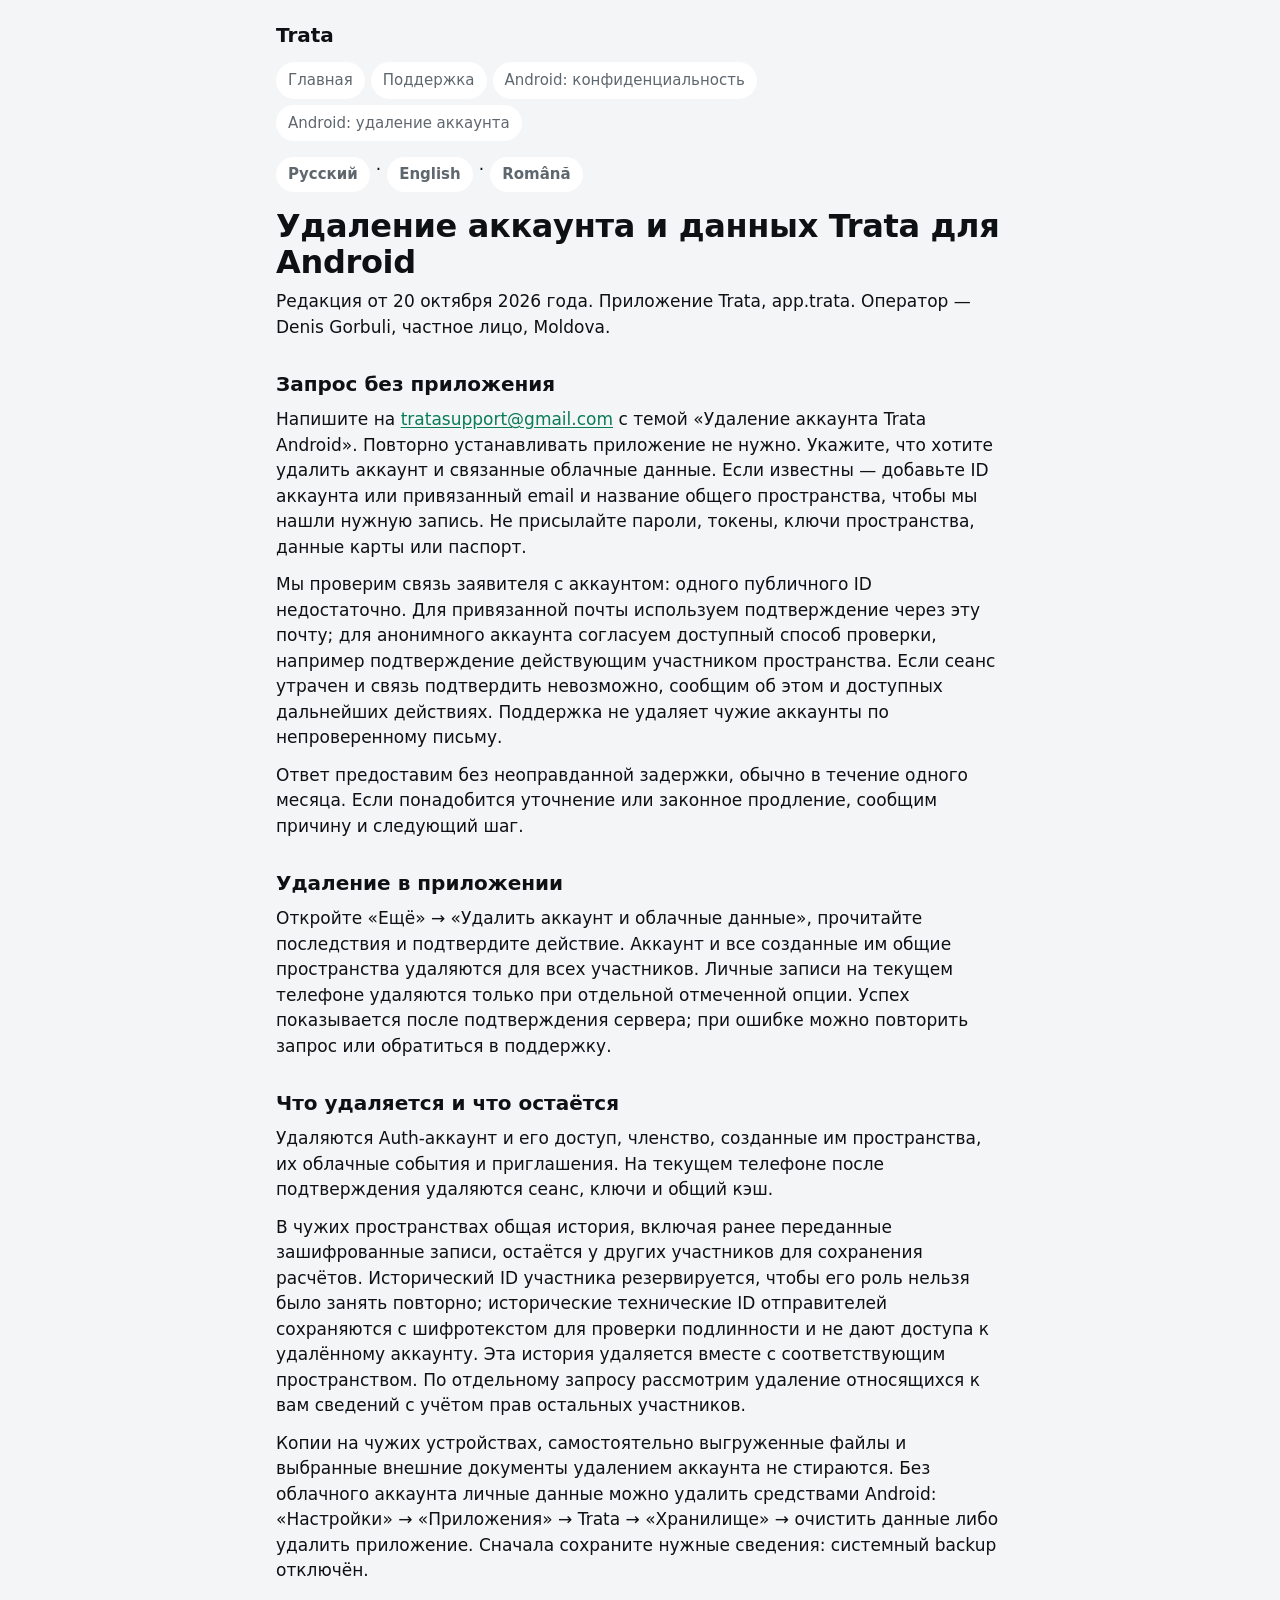
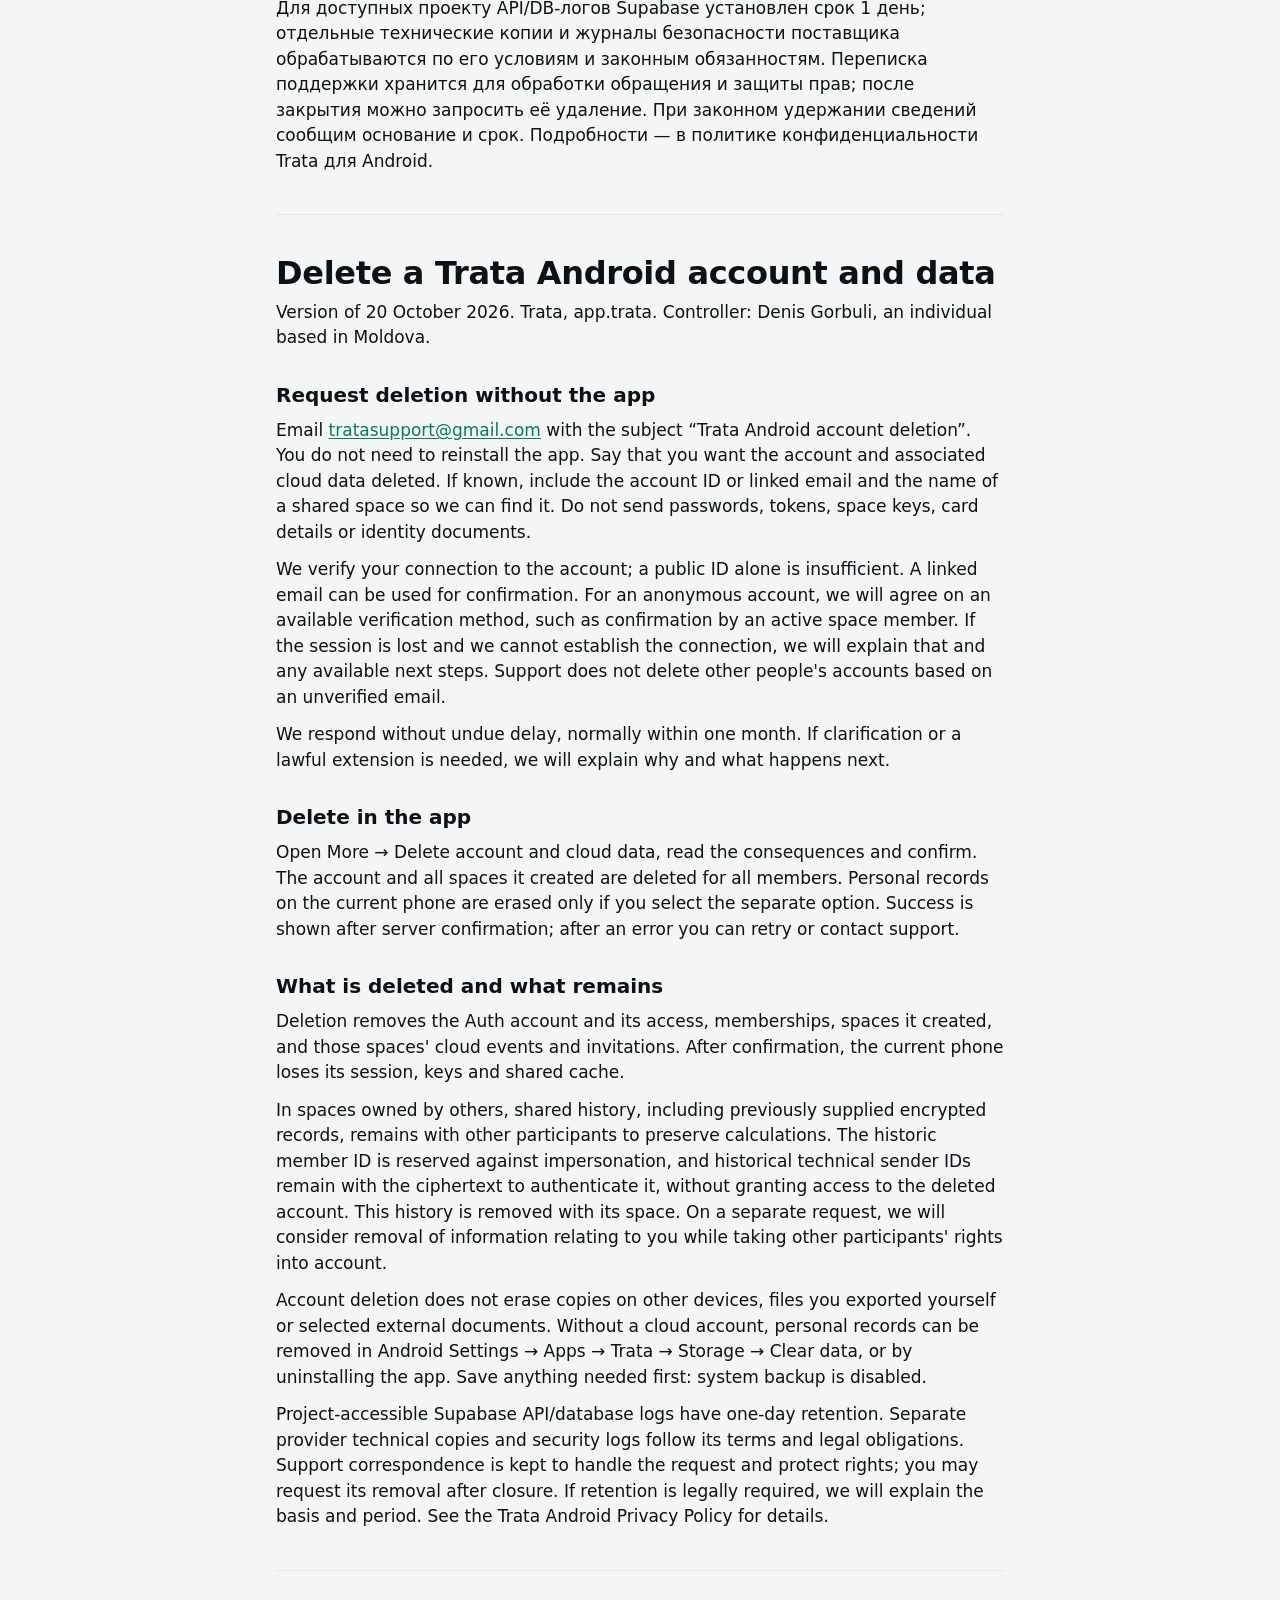
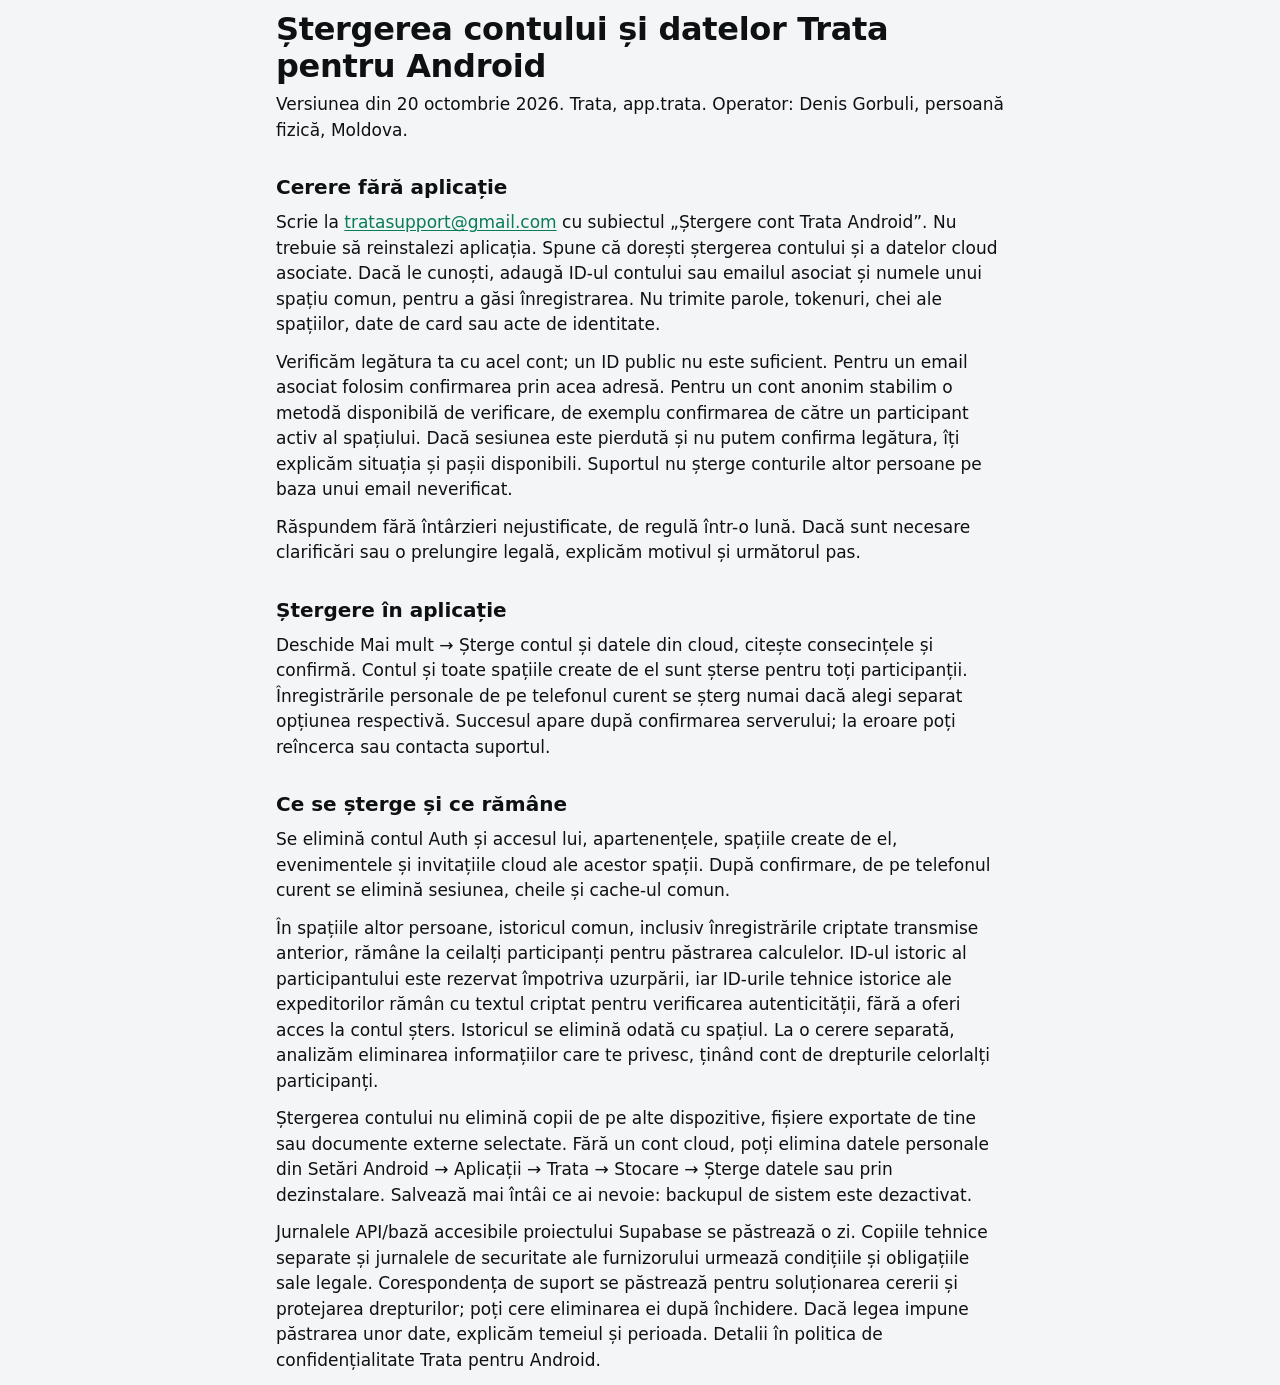
==== android-delete.html @ c3c90cea "Android: политика и удаление аккаунта в корне сайта (android-privacy.html, android-delete.html)" ====
<!DOCTYPE html>
<html lang="ru">
<head>
<meta charset="utf-8">
<meta name="viewport" content="width=device-width, initial-scale=1, viewport-fit=cover">
<title>Trata для Android — удаление аккаунта / Account deletion / Ștergerea contului</title>
<meta name="color-scheme" content="light dark">
<link rel="stylesheet" href="style.css">
</head>
<body>
<header class="site-header"><div class="wrap"><a class="brand" href="index.html">Trata</a>
<nav class="nav"><a href="index.html">Главная</a><a href="support.html">Поддержка</a><a href="android-privacy.html">Android: конфиденциальность</a><a href="android-delete.html">Android: удаление аккаунта</a></nav></div></header>
<main class="wrap policy">
<nav class="lang" aria-label="Язык / Language"><a href="#ru">Русский</a> · <a href="#en">English</a> · <a href="#ro">Română</a></nav>
<section id="ru" lang="ru">
<h1>Удаление аккаунта и данных Trata для Android</h1>
<p>Редакция от 20 октября 2026 года. Приложение Trata, app.trata. Оператор — Denis Gorbuli, частное лицо, Moldova.</p>
<h2>Запрос без приложения</h2>
<p>Напишите на <a href="mailto:tratasupport@gmail.com?subject=Trata%20Android%20account%20deletion">tratasupport@gmail.com</a> с темой «Удаление аккаунта Trata Android». Повторно устанавливать приложение не нужно. Укажите, что хотите удалить аккаунт и связанные облачные данные. Если известны — добавьте ID аккаунта или привязанный email и название общего пространства, чтобы мы нашли нужную запись. Не присылайте пароли, токены, ключи пространства, данные карты или паспорт.</p>
<p>Мы проверим связь заявителя с аккаунтом: одного публичного ID недостаточно. Для привязанной почты используем подтверждение через эту почту; для анонимного аккаунта согласуем доступный способ проверки, например подтверждение действующим участником пространства. Если сеанс утрачен и связь подтвердить невозможно, сообщим об этом и доступных дальнейших действиях. Поддержка не удаляет чужие аккаунты по непроверенному письму.</p>
<p>Ответ предоставим без неоправданной задержки, обычно в течение одного месяца. Если понадобится уточнение или законное продление, сообщим причину и следующий шаг.</p>
<h2>Удаление в приложении</h2>
<p>Откройте «Ещё» → «Удалить аккаунт и облачные данные», прочитайте последствия и подтвердите действие. Аккаунт и все созданные им общие пространства удаляются для всех участников. Личные записи на текущем телефоне удаляются только при отдельной отмеченной опции. Успех показывается после подтверждения сервера; при ошибке можно повторить запрос или обратиться в поддержку.</p>
<h2>Что удаляется и что остаётся</h2>
<p>Удаляются Auth-аккаунт и его доступ, членство, созданные им пространства, их облачные события и приглашения. На текущем телефоне после подтверждения удаляются сеанс, ключи и общий кэш.</p>
<p>В чужих пространствах общая история, включая ранее переданные зашифрованные записи, остаётся у других участников для сохранения расчётов. Исторический ID участника резервируется, чтобы его роль нельзя было занять повторно; исторические технические ID отправителей сохраняются с шифротекстом для проверки подлинности и не дают доступа к удалённому аккаунту. Эта история удаляется вместе с соответствующим пространством. По отдельному запросу рассмотрим удаление относящихся к вам сведений с учётом прав остальных участников.</p>
<p>Копии на чужих устройствах, самостоятельно выгруженные файлы и выбранные внешние документы удалением аккаунта не стираются. Без облачного аккаунта личные данные можно удалить средствами Android: «Настройки» → «Приложения» → Trata → «Хранилище» → очистить данные либо удалить приложение. Сначала сохраните нужные сведения: системный backup отключён.</p>
<p>Для доступных проекту API/DB-логов Supabase установлен срок 1 день; отдельные технические копии и журналы безопасности поставщика обрабатываются по его условиям и законным обязанностям. Переписка поддержки хранится для обработки обращения и защиты прав; после закрытия можно запросить её удаление. При законном удержании сведений сообщим основание и срок. Подробности — в политике конфиденциальности Trata для Android.</p>
</section>
<hr>
<section id="en" lang="en">
<h1>Delete a Trata Android account and data</h1>
<p>Version of 20 October 2026. Trata, app.trata. Controller: Denis Gorbuli, an individual based in Moldova.</p>
<h2>Request deletion without the app</h2>
<p>Email <a href="mailto:tratasupport@gmail.com?subject=Trata%20Android%20account%20deletion">tratasupport@gmail.com</a> with the subject “Trata Android account deletion”. You do not need to reinstall the app. Say that you want the account and associated cloud data deleted. If known, include the account ID or linked email and the name of a shared space so we can find it. Do not send passwords, tokens, space keys, card details or identity documents.</p>
<p>We verify your connection to the account; a public ID alone is insufficient. A linked email can be used for confirmation. For an anonymous account, we will agree on an available verification method, such as confirmation by an active space member. If the session is lost and we cannot establish the connection, we will explain that and any available next steps. Support does not delete other people's accounts based on an unverified email.</p>
<p>We respond without undue delay, normally within one month. If clarification or a lawful extension is needed, we will explain why and what happens next.</p>
<h2>Delete in the app</h2>
<p>Open More → Delete account and cloud data, read the consequences and confirm. The account and all spaces it created are deleted for all members. Personal records on the current phone are erased only if you select the separate option. Success is shown after server confirmation; after an error you can retry or contact support.</p>
<h2>What is deleted and what remains</h2>
<p>Deletion removes the Auth account and its access, memberships, spaces it created, and those spaces' cloud events and invitations. After confirmation, the current phone loses its session, keys and shared cache.</p>
<p>In spaces owned by others, shared history, including previously supplied encrypted records, remains with other participants to preserve calculations. The historic member ID is reserved against impersonation, and historical technical sender IDs remain with the ciphertext to authenticate it, without granting access to the deleted account. This history is removed with its space. On a separate request, we will consider removal of information relating to you while taking other participants' rights into account.</p>
<p>Account deletion does not erase copies on other devices, files you exported yourself or selected external documents. Without a cloud account, personal records can be removed in Android Settings → Apps → Trata → Storage → Clear data, or by uninstalling the app. Save anything needed first: system backup is disabled.</p>
<p>Project-accessible Supabase API/database logs have one-day retention. Separate provider technical copies and security logs follow its terms and legal obligations. Support correspondence is kept to handle the request and protect rights; you may request its removal after closure. If retention is legally required, we will explain the basis and period. See the Trata Android Privacy Policy for details.</p>
</section>
<hr>
<section id="ro" lang="ro">
<h1>Ștergerea contului și datelor Trata pentru Android</h1>
<p>Versiunea din 20 octombrie 2026. Trata, app.trata. Operator: Denis Gorbuli, persoană fizică, Moldova.</p>
<h2>Cerere fără aplicație</h2>
<p>Scrie la <a href="mailto:tratasupport@gmail.com?subject=Trata%20Android%20account%20deletion">tratasupport@gmail.com</a> cu subiectul „Ștergere cont Trata Android”. Nu trebuie să reinstalezi aplicația. Spune că dorești ștergerea contului și a datelor cloud asociate. Dacă le cunoști, adaugă ID-ul contului sau emailul asociat și numele unui spațiu comun, pentru a găsi înregistrarea. Nu trimite parole, tokenuri, chei ale spațiilor, date de card sau acte de identitate.</p>
<p>Verificăm legătura ta cu acel cont; un ID public nu este suficient. Pentru un email asociat folosim confirmarea prin acea adresă. Pentru un cont anonim stabilim o metodă disponibilă de verificare, de exemplu confirmarea de către un participant activ al spațiului. Dacă sesiunea este pierdută și nu putem confirma legătura, îți explicăm situația și pașii disponibili. Suportul nu șterge conturile altor persoane pe baza unui email neverificat.</p>
<p>Răspundem fără întârzieri nejustificate, de regulă într-o lună. Dacă sunt necesare clarificări sau o prelungire legală, explicăm motivul și următorul pas.</p>
<h2>Ștergere în aplicație</h2>
<p>Deschide Mai mult → Șterge contul și datele din cloud, citește consecințele și confirmă. Contul și toate spațiile create de el sunt șterse pentru toți participanții. Înregistrările personale de pe telefonul curent se șterg numai dacă alegi separat opțiunea respectivă. Succesul apare după confirmarea serverului; la eroare poți reîncerca sau contacta suportul.</p>
<h2>Ce se șterge și ce rămâne</h2>
<p>Se elimină contul Auth și accesul lui, apartenențele, spațiile create de el, evenimentele și invitațiile cloud ale acestor spații. După confirmare, de pe telefonul curent se elimină sesiunea, cheile și cache-ul comun.</p>
<p>În spațiile altor persoane, istoricul comun, inclusiv înregistrările criptate transmise anterior, rămâne la ceilalți participanți pentru păstrarea calculelor. ID-ul istoric al participantului este rezervat împotriva uzurpării, iar ID-urile tehnice istorice ale expeditorilor rămân cu textul criptat pentru verificarea autenticității, fără a oferi acces la contul șters. Istoricul se elimină odată cu spațiul. La o cerere separată, analizăm eliminarea informațiilor care te privesc, ținând cont de drepturile celorlalți participanți.</p>
<p>Ștergerea contului nu elimină copii de pe alte dispozitive, fișiere exportate de tine sau documente externe selectate. Fără un cont cloud, poți elimina datele personale din Setări Android → Aplicații → Trata → Stocare → Șterge datele sau prin dezinstalare. Salvează mai întâi ce ai nevoie: backupul de sistem este dezactivat.</p>
<p>Jurnalele API/bază accesibile proiectului Supabase se păstrează o zi. Copiile tehnice separate și jurnalele de securitate ale furnizorului urmează condițiile și obligațiile sale legale. Corespondența de suport se păstrează pentru soluționarea cererii și protejarea drepturilor; poți cere eliminarea ei după închidere. Dacă legea impune păstrarea unor date, explicăm temeiul și perioada. Detalii în politica de confidențialitate Trata pentru Android.</p>
</section>
</main>
</body>
</html>
---- style.css ----
/* Trata — общий стиль сайта. Палитра из DESIGN_SPEC.md, системный шрифт, без внешних файлов. */

:root {
  color-scheme: light dark;
  --bg: #F3F5F6;
  --surface: #FFFFFF;
  --surface-elevated: #ECEFF1;
  --hairline: #E3E7EA;
  --text: #0E1113;
  --text-secondary: #5F676E;
  --text-caption: #687076;
  --accent: #0A7C56;
  --on-accent: #FFFFFF;
  --hero: #154738;
  --hero-tile: #10342A;
  --hero-glyph: #4DE0AA;
  --on-hero: #FFFFFF;
  --radius-card: 20px;
  --radius-hero: 24px;
  --gutter: 16px;
  --max: 760px;
}

@media (prefers-color-scheme: dark) {
  :root {
    --bg: #101315;
    --surface: #1C1F23;
    --surface-elevated: #2A2E33;
    --hairline: #24282C;
    --text: #FFFFFF;
    --text-secondary: #8E959B;
    --text-caption: #80888E;
    --accent: #43DCA3;
    --on-accent: #0B1512;
  }
}

*,
*::before,
*::after { box-sizing: border-box; }

html { -webkit-text-size-adjust: 100%; text-size-adjust: 100%; }

body {
  margin: 0;
  background: var(--bg);
  color: var(--text);
  font-family: -apple-system, BlinkMacSystemFont, "SF Pro Text", "SF Pro Display", system-ui, "Segoe UI", Roboto, "Helvetica Neue", Arial, sans-serif;
  font-size: 17px;
  line-height: 1.5;
  -webkit-font-smoothing: antialiased;
  overflow-wrap: break-word;
}

a { color: var(--accent); text-underline-offset: 2px; }
a:hover { text-decoration-thickness: 2px; }
a:focus-visible,
summary:focus-visible { outline: 2px solid var(--accent); outline-offset: 3px; border-radius: 6px; }

.wrap {
  max-width: var(--max);
  margin: 0 auto;
  padding: 0 var(--gutter);
}

/* Шапка */
.site-header { padding: 20px 0 8px; }
.site-header .wrap { display: flex; align-items: center; justify-content: space-between; gap: 12px; flex-wrap: wrap; }
.brand { display: inline-flex; align-items: center; gap: 10px; color: var(--text); text-decoration: none; font-weight: 700; font-size: 20px; }
.brand-mark {
  width: 36px; height: 36px; border-radius: 10px;
  background: var(--hero); display: inline-grid; place-items: center;
}
.brand-mark svg { width: 20px; height: 20px; }
.nav { display: flex; gap: 6px; flex-wrap: wrap; }
.nav a {
  color: var(--text-secondary); text-decoration: none; font-size: 15px; font-weight: 500;
  padding: 7px 12px; border-radius: 999px; background: var(--surface);
}
.nav a[aria-current="page"] { color: var(--accent); }

main { padding: 12px 0 40px; }

h1 { font-size: 32px; line-height: 1.15; margin: 16px 0 8px; letter-spacing: -0.01em; }
h2 { font-size: 22px; line-height: 1.25; margin: 32px 0 10px; }
h3 { font-size: 18px; line-height: 1.3; margin: 22px 0 6px; }
p { margin: 0 0 12px; }
ul { margin: 0 0 12px; padding-left: 22px; }
li { margin: 0 0 6px; }
li::marker { color: var(--text-caption); }

.lead { color: var(--text-secondary); font-size: 19px; }
.meta { color: var(--text-caption); font-size: 15px; }
.muted { color: var(--text-secondary); }

/* Hero — как крупная карточка-итог в приложении */
.hero {
  background: var(--hero);
  color: var(--on-hero);
  border-radius: var(--radius-hero);
  padding: 24px;
  margin: 16px 0 20px;
}
.hero h1 { margin-top: 0; color: var(--on-hero); }
.hero p { color: rgba(255, 255, 255, 0.85); }
.hero a { color: var(--hero-glyph); }
.hero-tiles { display: grid; grid-template-columns: repeat(auto-fit, minmax(180px, 1fr)); gap: 10px; margin-top: 18px; }
.hero-tile { background: var(--hero-tile); border-radius: 16px; padding: 12px 14px; }
.hero-tile b { display: block; color: var(--on-hero); font-size: 16px; }
.hero-tile span { color: rgba(255, 255, 255, 0.7); font-size: 14px; }

/* Карточки */
.card {
  background: var(--surface);
  border-radius: var(--radius-card);
  padding: 18px 20px;
  margin: 0 0 14px;
}
@media (prefers-color-scheme: light) {
  .card { border: 1px solid var(--hairline); }
}
.card > :last-child { margin-bottom: 0; }
.card h2, .card h3 { margin-top: 0; }

.links { list-style: none; padding: 0; margin: 0; }
.links li { margin: 0; border-top: 1px solid var(--hairline); }
.links li:first-child { border-top: 0; }
.links a {
  display: flex; justify-content: space-between; align-items: center; gap: 12px;
  padding: 14px 0; color: var(--text); text-decoration: none; font-weight: 500;
}
.links a::after { content: "›"; color: var(--text-caption); font-size: 22px; line-height: 1; }
.links small { display: block; color: var(--text-secondary); font-weight: 400; font-size: 15px; }

.button {
  display: inline-block; background: var(--accent); color: var(--on-accent);
  text-decoration: none; font-weight: 600; padding: 12px 18px; border-radius: 14px;
}
.button:hover { filter: brightness(1.05); }

.badge {
  display: inline-block; font-size: 13px; font-weight: 600; letter-spacing: 0.02em;
  color: var(--text-secondary); background: var(--surface-elevated);
  padding: 3px 10px; border-radius: 999px; vertical-align: middle;
}

/* Частые вопросы */
details {
  background: var(--surface);
  border-radius: 16px;
  padding: 0 18px;
  margin: 0 0 10px;
}
@media (prefers-color-scheme: light) {
  details { border: 1px solid var(--hairline); }
}
summary {
  cursor: pointer; list-style: none; font-weight: 600; padding: 15px 28px 15px 0; position: relative;
}
summary::-webkit-details-marker { display: none; }
summary::after {
  content: "+"; position: absolute; right: 0; top: 50%; transform: translateY(-50%);
  color: var(--accent); font-size: 22px; font-weight: 400;
}
details[open] summary::after { content: "−"; }
details > :not(summary) { color: var(--text-secondary); }
details > :last-child { padding-bottom: 14px; margin-bottom: 0; }

/* Переключатель языка */
.lang { display: flex; gap: 6px; margin: 8px 0 4px; }
.lang a {
  text-decoration: none; font-size: 15px; font-weight: 600; padding: 6px 12px;
  border-radius: 999px; background: var(--surface); color: var(--text-secondary);
}
.lang a:hover { color: var(--accent); }

.policy h2 { font-size: 20px; }
.policy section { scroll-margin-top: 16px; }
hr { border: 0; border-top: 1px solid var(--hairline); margin: 40px 0; }

.site-footer { color: var(--text-caption); font-size: 14px; padding: 8px 0 32px; }
.site-footer a { color: var(--text-secondary); }

@media (max-width: 480px) {
  body { font-size: 16px; }
  h1 { font-size: 27px; }
  h2 { font-size: 20px; }
  .lead { font-size: 17px; }
  .hero { padding: 20px 18px; }
  .card { padding: 16px; }
}
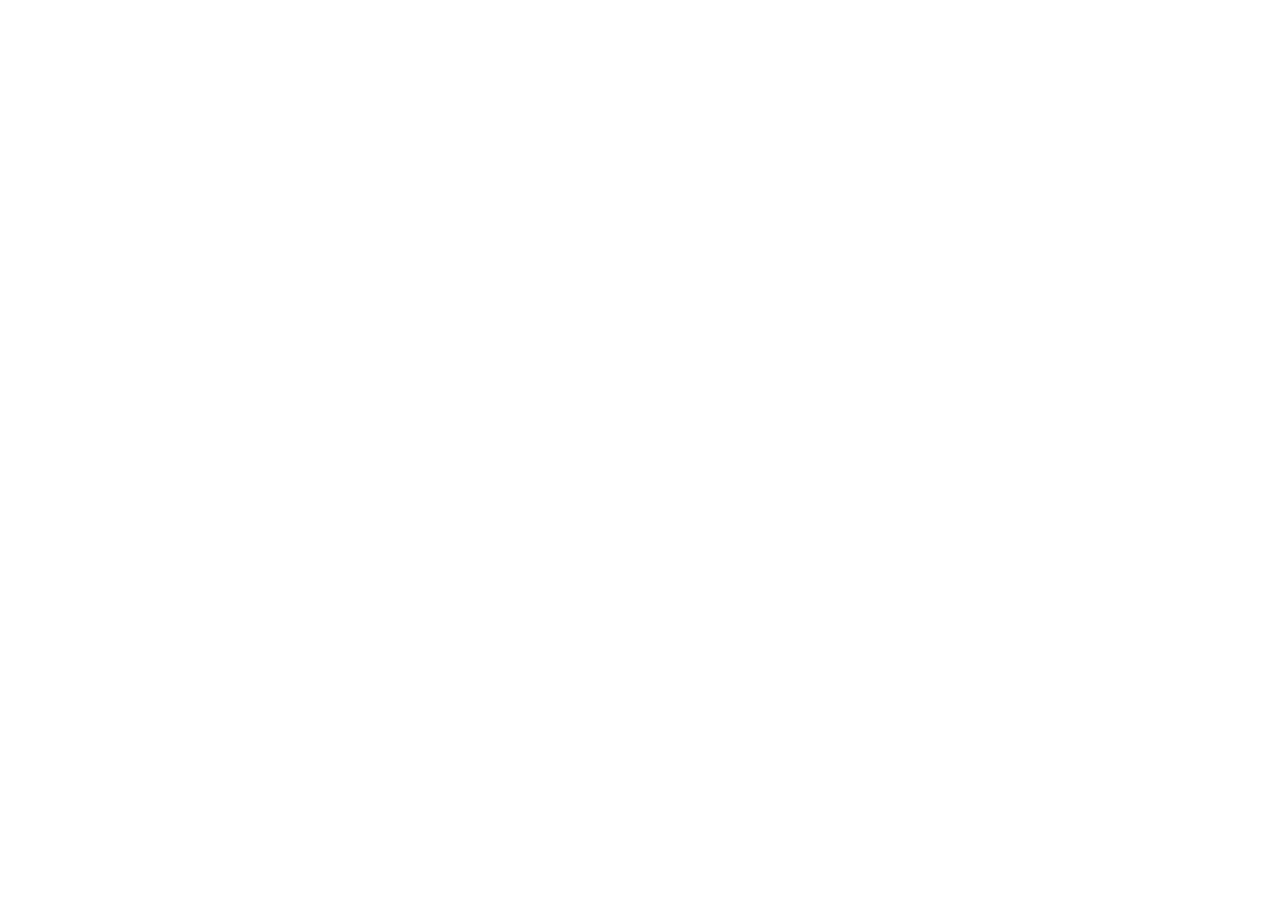
==== commit fc5bc5dc: "Сайт переехал: переадресация на trataapp.github.io 7 страниц ведут на ту же страницу https://trataap" ====
--- a/android-delete.html
+++ b/android-delete.html
@@ -2,63 +2,21 @@
 <html lang="ru">
 <head>
 <meta charset="utf-8">
-<meta name="viewport" content="width=device-width, initial-scale=1, viewport-fit=cover">
-<title>Trata для Android — удаление аккаунта / Account deletion / Ștergerea contului</title>
-<meta name="color-scheme" content="light dark">
-<link rel="stylesheet" href="style.css">
+<meta name="viewport" content="width=device-width, initial-scale=1">
+<title>Trata — сайт переехал</title>
+<meta name="robots" content="noindex">
+<link rel="canonical" href="https://trataapp.github.io/android-delete.html">
+<script>location.replace("https://trataapp.github.io/android-delete.html" + location.search + location.hash);</script>
+<meta http-equiv="refresh" content="0; url=https://trataapp.github.io/android-delete.html">
+<style>
+:root { color-scheme: light dark; }
+body { margin: 0; min-height: 100vh; display: flex; align-items: center; justify-content: center; padding: 24px; box-sizing: border-box;
+  font: 17px/1.5 -apple-system, BlinkMacSystemFont, "Segoe UI", Roboto, sans-serif; background: #f4f7f5; color: #14201a; text-align: center; }
+a { color: #0f7a4f; font-weight: 600; }
+@media (prefers-color-scheme: dark) { body { background: #0f1512; color: #e8efe9; } a { color: #5fd6a0; } }
+</style>
 </head>
 <body>
-<header class="site-header"><div class="wrap"><a class="brand" href="index.html">Trata</a>
-<nav class="nav"><a href="index.html">Главная</a><a href="support.html">Поддержка</a><a href="android-privacy.html">Android: конфиденциальность</a><a href="android-delete.html">Android: удаление аккаунта</a></nav></div></header>
-<main class="wrap policy">
-<nav class="lang" aria-label="Язык / Language"><a href="#ru">Русский</a> · <a href="#en">English</a> · <a href="#ro">Română</a></nav>
-<section id="ru" lang="ru">
-<h1>Удаление аккаунта и данных Trata для Android</h1>
-<p>Редакция от 20 октября 2026 года. Приложение Trata, app.trata. Оператор — Denis Gorbuli, частное лицо, Moldova.</p>
-<h2>Запрос без приложения</h2>
-<p>Напишите на <a href="mailto:tratasupport@gmail.com?subject=Trata%20Android%20account%20deletion">tratasupport@gmail.com</a> с темой «Удаление аккаунта Trata Android». Повторно устанавливать приложение не нужно. Укажите, что хотите удалить аккаунт и связанные облачные данные. Если известны — добавьте ID аккаунта или привязанный email и название общего пространства, чтобы мы нашли нужную запись. Не присылайте пароли, токены, ключи пространства, данные карты или паспорт.</p>
-<p>Мы проверим связь заявителя с аккаунтом: одного публичного ID недостаточно. Для привязанной почты используем подтверждение через эту почту; для анонимного аккаунта согласуем доступный способ проверки, например подтверждение действующим участником пространства. Если сеанс утрачен и связь подтвердить невозможно, сообщим об этом и доступных дальнейших действиях. Поддержка не удаляет чужие аккаунты по непроверенному письму.</p>
-<p>Ответ предоставим без неоправданной задержки, обычно в течение одного месяца. Если понадобится уточнение или законное продление, сообщим причину и следующий шаг.</p>
-<h2>Удаление в приложении</h2>
-<p>Откройте «Ещё» → «Удалить аккаунт и облачные данные», прочитайте последствия и подтвердите действие. Аккаунт и все созданные им общие пространства удаляются для всех участников. Личные записи на текущем телефоне удаляются только при отдельной отмеченной опции. Успех показывается после подтверждения сервера; при ошибке можно повторить запрос или обратиться в поддержку.</p>
-<h2>Что удаляется и что остаётся</h2>
-<p>Удаляются Auth-аккаунт и его доступ, членство, созданные им пространства, их облачные события и приглашения. На текущем телефоне после подтверждения удаляются сеанс, ключи и общий кэш.</p>
-<p>В чужих пространствах общая история, включая ранее переданные зашифрованные записи, остаётся у других участников для сохранения расчётов. Исторический ID участника резервируется, чтобы его роль нельзя было занять повторно; исторические технические ID отправителей сохраняются с шифротекстом для проверки подлинности и не дают доступа к удалённому аккаунту. Эта история удаляется вместе с соответствующим пространством. По отдельному запросу рассмотрим удаление относящихся к вам сведений с учётом прав остальных участников.</p>
-<p>Копии на чужих устройствах, самостоятельно выгруженные файлы и выбранные внешние документы удалением аккаунта не стираются. Без облачного аккаунта личные данные можно удалить средствами Android: «Настройки» → «Приложения» → Trata → «Хранилище» → очистить данные либо удалить приложение. Сначала сохраните нужные сведения: системный backup отключён.</p>
-<p>Для доступных проекту API/DB-логов Supabase установлен срок 1 день; отдельные технические копии и журналы безопасности поставщика обрабатываются по его условиям и законным обязанностям. Переписка поддержки хранится для обработки обращения и защиты прав; после закрытия можно запросить её удаление. При законном удержании сведений сообщим основание и срок. Подробности — в политике конфиденциальности Trata для Android.</p>
-</section>
-<hr>
-<section id="en" lang="en">
-<h1>Delete a Trata Android account and data</h1>
-<p>Version of 20 October 2026. Trata, app.trata. Controller: Denis Gorbuli, an individual based in Moldova.</p>
-<h2>Request deletion without the app</h2>
-<p>Email <a href="mailto:tratasupport@gmail.com?subject=Trata%20Android%20account%20deletion">tratasupport@gmail.com</a> with the subject “Trata Android account deletion”. You do not need to reinstall the app. Say that you want the account and associated cloud data deleted. If known, include the account ID or linked email and the name of a shared space so we can find it. Do not send passwords, tokens, space keys, card details or identity documents.</p>
-<p>We verify your connection to the account; a public ID alone is insufficient. A linked email can be used for confirmation. For an anonymous account, we will agree on an available verification method, such as confirmation by an active space member. If the session is lost and we cannot establish the connection, we will explain that and any available next steps. Support does not delete other people's accounts based on an unverified email.</p>
-<p>We respond without undue delay, normally within one month. If clarification or a lawful extension is needed, we will explain why and what happens next.</p>
-<h2>Delete in the app</h2>
-<p>Open More → Delete account and cloud data, read the consequences and confirm. The account and all spaces it created are deleted for all members. Personal records on the current phone are erased only if you select the separate option. Success is shown after server confirmation; after an error you can retry or contact support.</p>
-<h2>What is deleted and what remains</h2>
-<p>Deletion removes the Auth account and its access, memberships, spaces it created, and those spaces' cloud events and invitations. After confirmation, the current phone loses its session, keys and shared cache.</p>
-<p>In spaces owned by others, shared history, including previously supplied encrypted records, remains with other participants to preserve calculations. The historic member ID is reserved against impersonation, and historical technical sender IDs remain with the ciphertext to authenticate it, without granting access to the deleted account. This history is removed with its space. On a separate request, we will consider removal of information relating to you while taking other participants' rights into account.</p>
-<p>Account deletion does not erase copies on other devices, files you exported yourself or selected external documents. Without a cloud account, personal records can be removed in Android Settings → Apps → Trata → Storage → Clear data, or by uninstalling the app. Save anything needed first: system backup is disabled.</p>
-<p>Project-accessible Supabase API/database logs have one-day retention. Separate provider technical copies and security logs follow its terms and legal obligations. Support correspondence is kept to handle the request and protect rights; you may request its removal after closure. If retention is legally required, we will explain the basis and period. See the Trata Android Privacy Policy for details.</p>
-</section>
-<hr>
-<section id="ro" lang="ro">
-<h1>Ștergerea contului și datelor Trata pentru Android</h1>
-<p>Versiunea din 20 octombrie 2026. Trata, app.trata. Operator: Denis Gorbuli, persoană fizică, Moldova.</p>
-<h2>Cerere fără aplicație</h2>
-<p>Scrie la <a href="mailto:tratasupport@gmail.com?subject=Trata%20Android%20account%20deletion">tratasupport@gmail.com</a> cu subiectul „Ștergere cont Trata Android”. Nu trebuie să reinstalezi aplicația. Spune că dorești ștergerea contului și a datelor cloud asociate. Dacă le cunoști, adaugă ID-ul contului sau emailul asociat și numele unui spațiu comun, pentru a găsi înregistrarea. Nu trimite parole, tokenuri, chei ale spațiilor, date de card sau acte de identitate.</p>
-<p>Verificăm legătura ta cu acel cont; un ID public nu este suficient. Pentru un email asociat folosim confirmarea prin acea adresă. Pentru un cont anonim stabilim o metodă disponibilă de verificare, de exemplu confirmarea de către un participant activ al spațiului. Dacă sesiunea este pierdută și nu putem confirma legătura, îți explicăm situația și pașii disponibili. Suportul nu șterge conturile altor persoane pe baza unui email neverificat.</p>
-<p>Răspundem fără întârzieri nejustificate, de regulă într-o lună. Dacă sunt necesare clarificări sau o prelungire legală, explicăm motivul și următorul pas.</p>
-<h2>Ștergere în aplicație</h2>
-<p>Deschide Mai mult → Șterge contul și datele din cloud, citește consecințele și confirmă. Contul și toate spațiile create de el sunt șterse pentru toți participanții. Înregistrările personale de pe telefonul curent se șterg numai dacă alegi separat opțiunea respectivă. Succesul apare după confirmarea serverului; la eroare poți reîncerca sau contacta suportul.</p>
-<h2>Ce se șterge și ce rămâne</h2>
-<p>Se elimină contul Auth și accesul lui, apartenențele, spațiile create de el, evenimentele și invitațiile cloud ale acestor spații. După confirmare, de pe telefonul curent se elimină sesiunea, cheile și cache-ul comun.</p>
-<p>În spațiile altor persoane, istoricul comun, inclusiv înregistrările criptate transmise anterior, rămâne la ceilalți participanți pentru păstrarea calculelor. ID-ul istoric al participantului este rezervat împotriva uzurpării, iar ID-urile tehnice istorice ale expeditorilor rămân cu textul criptat pentru verificarea autenticității, fără a oferi acces la contul șters. Istoricul se elimină odată cu spațiul. La o cerere separată, analizăm eliminarea informațiilor care te privesc, ținând cont de drepturile celorlalți participanți.</p>
-<p>Ștergerea contului nu elimină copii de pe alte dispozitive, fișiere exportate de tine sau documente externe selectate. Fără un cont cloud, poți elimina datele personale din Setări Android → Aplicații → Trata → Stocare → Șterge datele sau prin dezinstalare. Salvează mai întâi ce ai nevoie: backupul de sistem este dezactivat.</p>
-<p>Jurnalele API/bază accesibile proiectului Supabase se păstrează o zi. Copiile tehnice separate și jurnalele de securitate ale furnizorului urmează condițiile și obligațiile sale legale. Corespondența de suport se păstrează pentru soluționarea cererii și protejarea drepturilor; poți cere eliminarea ei după închidere. Dacă legea impune păstrarea unor date, explicăm temeiul și perioada. Detalii în politica de confidențialitate Trata pentru Android.</p>
-</section>
-</main>
+<p>Сайт Trata переехал · Trata has moved · Trata s-a mutat<br><a href="https://trataapp.github.io/android-delete.html">trataapp.github.io/android-delete.html</a></p>
 </body>
 </html>
